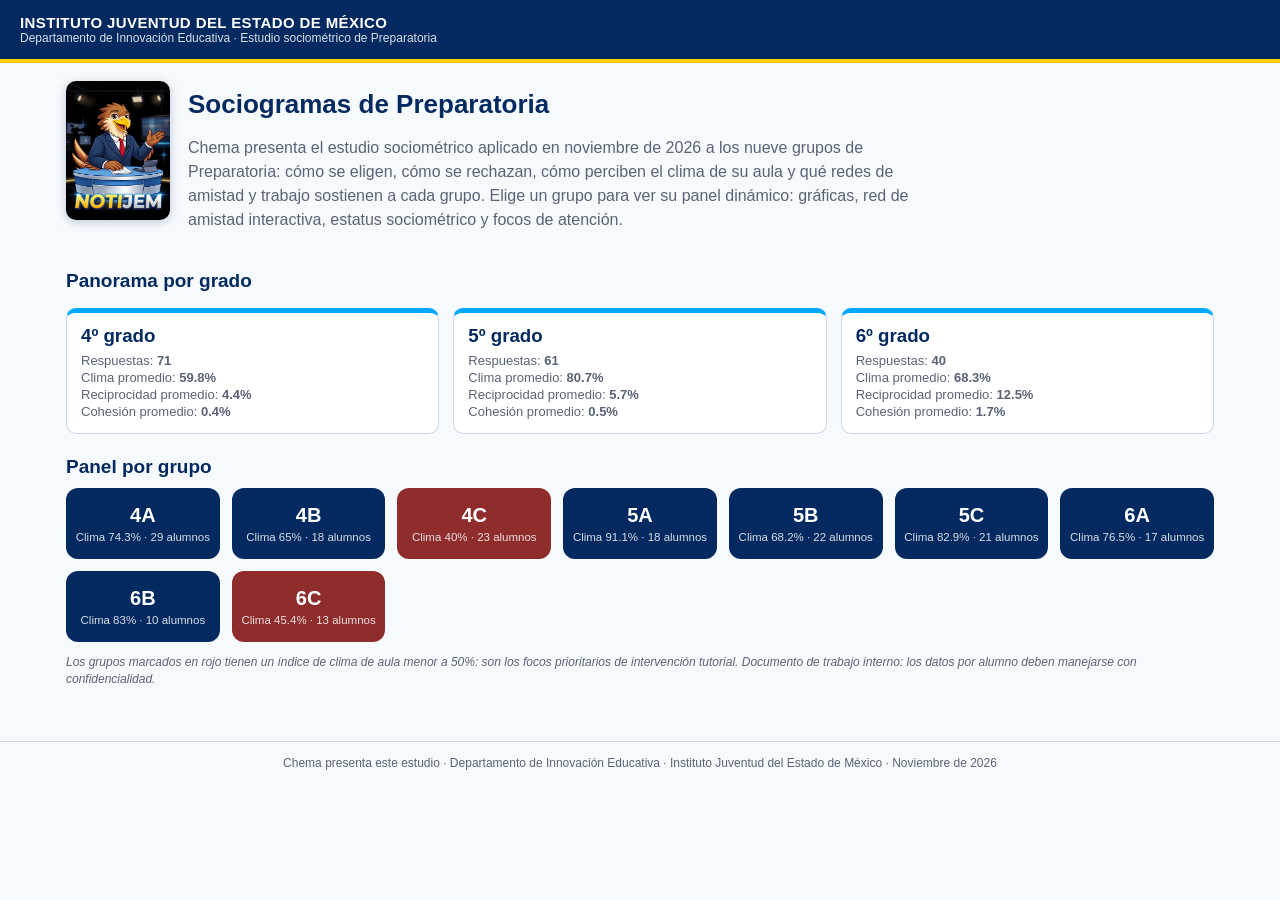
==== index.html @ 3d4005d3 "Panel dinámico de sociogramas por grupo (iniciales)" ====
<!DOCTYPE html>
<html lang="es">
<head>
<meta charset="UTF-8">
<meta name="viewport" content="width=device-width, initial-scale=1.0">
<title>Sociogramas de Preparatoria — Instituto Juventud</title>
<link rel="stylesheet" href="estilos.css">
</head>
<body>
<header>
  <div class="inst">INSTITUTO JUVENTUD DEL ESTADO DE MÉXICO</div>
  <div class="sub">Departamento de Innovación Educativa · Estudio sociométrico de Preparatoria</div>
</header>
<main>
  <div class="hero">
    <img src="chema.jpg" alt="Chema, presentador del estudio">
    <div>
      <h1>Sociogramas de Preparatoria</h1>
      <p class="lead">Chema presenta el estudio sociométrico aplicado en noviembre de 2026 a los nueve grupos de
      Preparatoria: cómo se eligen, cómo se rechazan, cómo perciben el clima de su aula y qué redes de amistad y
      trabajo sostienen a cada grupo. Elige un grupo para ver su panel dinámico: gráficas, red de amistad
      interactiva, estatus sociométrico y focos de atención.</p>
    </div>
  </div>

  <h2>Panorama por grado</h2>
  <div class="grados" id="grados"></div>

  <h2>Panel por grupo</h2>
  <div class="grupos" id="grupos"></div>

  <p class="nota">Los grupos marcados en rojo tienen un índice de clima de aula menor a 50%: son los focos
  prioritarios de intervención tutorial. Documento de trabajo interno: los datos por alumno deben manejarse
  con confidencialidad.</p>
</main>
<footer>Chema presenta este estudio · Departamento de Innovación Educativa · Instituto Juventud del Estado de México · Noviembre de 2026</footer>
<script src="datos-web.js"></script>
<script>
const S = window.SOCIO;
const contGrados = document.getElementById('grados');
for (const [grado, d] of Object.entries(S.grados)) {
  const div = document.createElement('div');
  div.className = 'grado-card';
  div.innerHTML = `<h3>${grado}º grado</h3>
    <div class="dato">Respuestas: <b>${d.respuestas}</b></div>
    <div class="dato">Clima promedio: <b>${d.clima_promedio}%</b></div>
    <div class="dato">Reciprocidad promedio: <b>${d.reciprocidad_promedio}%</b></div>
    <div class="dato">Cohesión promedio: <b>${d.cohesion_promedio}%</b></div>`;
  contGrados.appendChild(div);
}
const cont = document.getElementById('grupos');
for (const [g, d] of Object.entries(S.grupos)) {
  const a = document.createElement('a');
  a.className = 'btn-grupo' + (d.indice_clima < 50 ? ' alerta' : '');
  a.href = `panel.html?g=${g}`;
  a.innerHTML = `${g}<small>Clima ${d.indice_clima}% · ${d.respondientes_unicos} alumnos</small>`;
  cont.appendChild(a);
}
</script>
</body>
</html>
---- estilos.css ----
:root{
  --azul:#032A60; --celeste:#00A8FF; --verde:#009944; --amarillo:#FFD100;
  --rojo:#D64545; --gris:#5A6376; --fondo:#EEF4FB; --borde:#C9D9EE;
}
*{box-sizing:border-box}
body{margin:0;font-family:'Segoe UI',Arial,Helvetica,sans-serif;background:#F7FAFD;color:#1c2733}
header{background:var(--azul);color:#fff;padding:14px 20px;border-bottom:4px solid var(--amarillo)}
header .inst{font-weight:700;letter-spacing:.4px;font-size:15px}
header .sub{font-size:12px;opacity:.85}
main{max-width:1180px;margin:0 auto;padding:18px 16px 40px}
h1{color:var(--azul);font-size:26px;margin:8px 0 4px}
h2{color:var(--azul);font-size:19px;margin:22px 0 8px}
p.lead{color:var(--gris);max-width:760px;line-height:1.5}
.hero{display:flex;gap:18px;align-items:flex-start;flex-wrap:wrap}
.hero img{width:104px;border-radius:10px;box-shadow:0 2px 10px rgba(3,42,96,.25)}
.grados{display:grid;grid-template-columns:repeat(auto-fit,minmax(230px,1fr));gap:14px;margin:16px 0}
.grado-card{background:#fff;border:1px solid var(--borde);border-top:5px solid var(--celeste);border-radius:10px;padding:12px 14px}
.grado-card h3{margin:0 0 6px;color:var(--azul)}
.grado-card .dato{font-size:13px;color:var(--gris);margin:2px 0}
.grupos{display:grid;grid-template-columns:repeat(auto-fill,minmax(150px,1fr));gap:12px;margin-top:10px}
.btn-grupo{display:block;text-align:center;background:var(--azul);color:#fff;text-decoration:none;
  padding:16px 8px;border-radius:12px;font-size:20px;font-weight:700;transition:.15s}
.btn-grupo small{display:block;font-size:11.5px;font-weight:400;opacity:.85;margin-top:4px}
.btn-grupo:hover{background:var(--celeste);transform:translateY(-2px)}
.btn-grupo.alerta{background:#8f2d2d}
.btn-grupo.alerta:hover{background:var(--rojo)}
.kpis{display:grid;grid-template-columns:repeat(auto-fit,minmax(150px,1fr));gap:12px;margin:14px 0}
.kpi{background:var(--fondo);border:1px solid var(--borde);border-radius:10px;padding:10px;text-align:center}
.kpi .num{font-size:24px;font-weight:800;color:var(--azul)}
.kpi .lab{font-size:11.5px;color:var(--gris)}
.grid2{display:grid;grid-template-columns:repeat(auto-fit,minmax(330px,1fr));gap:16px}
.card{background:#fff;border:1px solid var(--borde);border-radius:12px;padding:14px}
.card h3{margin:0 0 8px;color:var(--azul);font-size:15.5px}
canvas.graf{width:100%!important;height:auto!important}
#red{width:100%;height:auto;background:#fff;border:1px solid var(--borde);border-radius:12px;cursor:pointer}
table{border-collapse:collapse;width:100%;font-size:13px}
th{background:var(--azul);color:#fff;text-align:left;padding:6px 8px}
td{padding:5px 8px;border-bottom:1px solid var(--borde);vertical-align:top}
tr:nth-child(even) td{background:var(--fondo)}
.tag{display:inline-block;padding:1px 8px;border-radius:20px;font-size:11px;font-weight:700;color:#fff}
.tag.Popular{background:var(--verde)} .tag.Promedio{background:var(--celeste)}
.tag.Controvertido{background:#F08C00} .tag.Ignorado{background:#8A93A6} .tag.Rechazado{background:var(--rojo)}
.volver{display:inline-block;margin:6px 0 2px;color:var(--azul);font-weight:700;text-decoration:none}
.nota{font-size:12px;color:var(--gris);font-style:italic;line-height:1.45}
footer{border-top:1px solid var(--borde);color:var(--gris);font-size:12px;text-align:center;padding:14px}
#tip{position:fixed;pointer-events:none;background:var(--azul);color:#fff;font-size:12px;
  padding:6px 9px;border-radius:8px;display:none;z-index:50;max-width:250px;line-height:1.4}
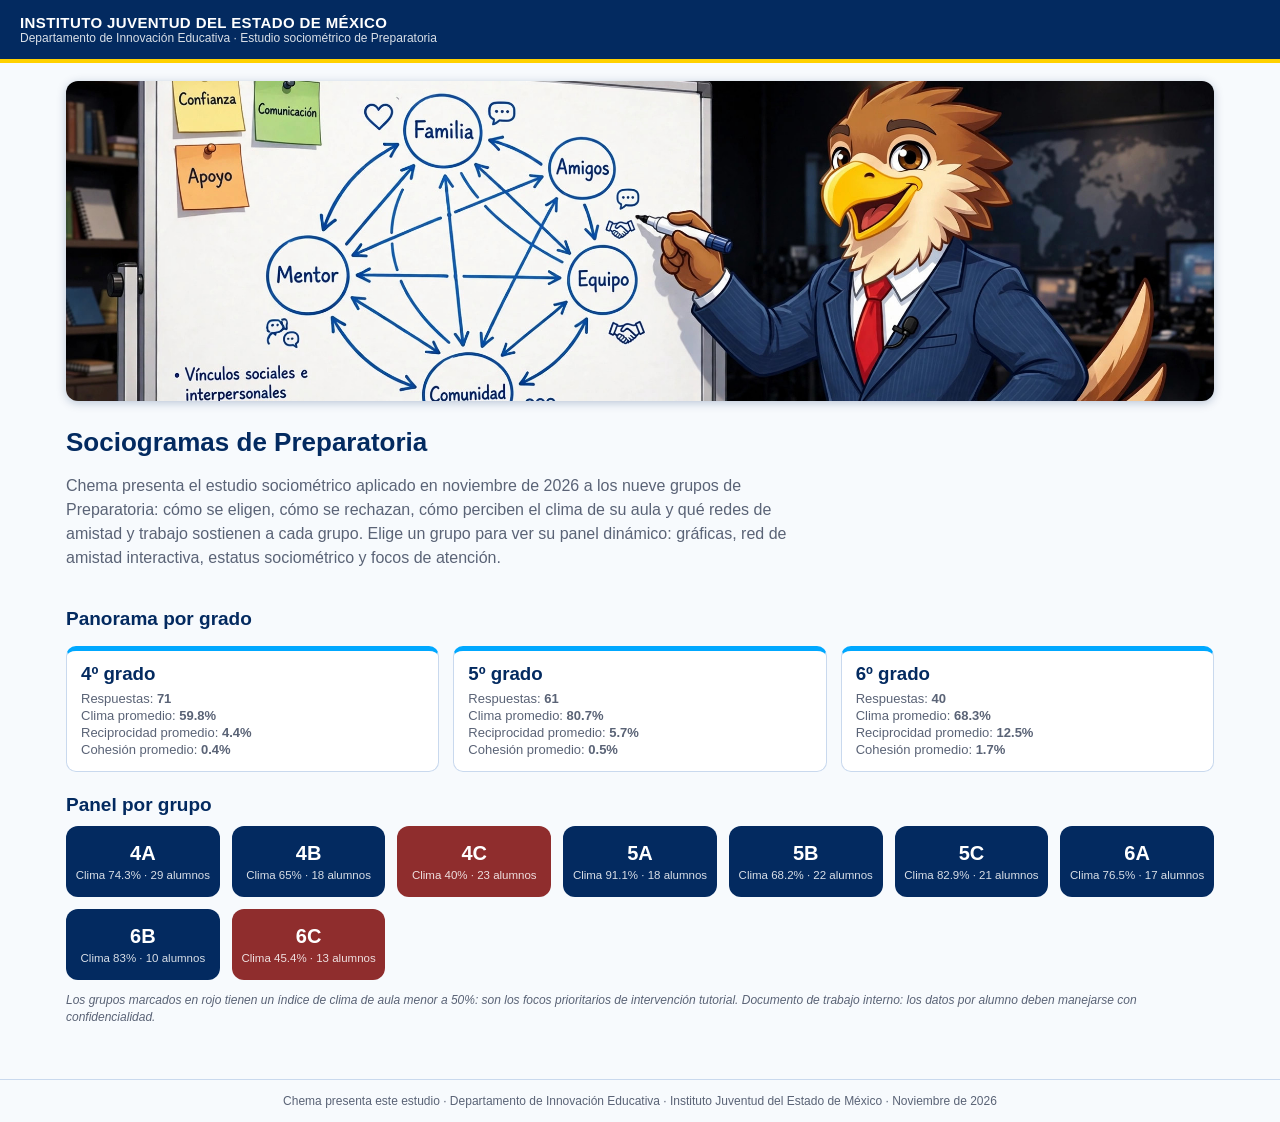
==== commit 349dba61: "Encabezado con el banner de Sociogramas" ====
--- a/index.html
+++ b/index.html
@@ -13,7 +13,7 @@
 </header>
 <main>
   <div class="hero">
-    <img src="chema.jpg" alt="Chema, presentador del estudio">
+    <img class="banner" src="banner.jpg" alt="Chema presenta Sociogramas: el águila trazando la red de vínculos en un pizarrón">
     <div>
       <h1>Sociogramas de Preparatoria</h1>
       <p class="lead">Chema presenta el estudio sociométrico aplicado en noviembre de 2026 a los nueve grupos de
--- a/estilos.css
+++ b/estilos.css
@@ -11,7 +11,8 @@
 h1{color:var(--azul);font-size:26px;margin:8px 0 4px}
 h2{color:var(--azul);font-size:19px;margin:22px 0 8px}
 p.lead{color:var(--gris);max-width:760px;line-height:1.5}
-.hero{display:flex;gap:18px;align-items:flex-start;flex-wrap:wrap}
+.hero{display:flex;gap:18px;align-items:flex-start;flex-wrap:wrap;flex-direction:column}
+.hero img.banner{width:100%;max-height:320px;object-fit:cover;border-radius:12px;box-shadow:0 2px 10px rgba(3,42,96,.25)}
 .hero img{width:104px;border-radius:10px;box-shadow:0 2px 10px rgba(3,42,96,.25)}
 .grados{display:grid;grid-template-columns:repeat(auto-fit,minmax(230px,1fr));gap:14px;margin:16px 0}
 .grado-card{background:#fff;border:1px solid var(--borde);border-top:5px solid var(--celeste);border-radius:10px;padding:12px 14px}
